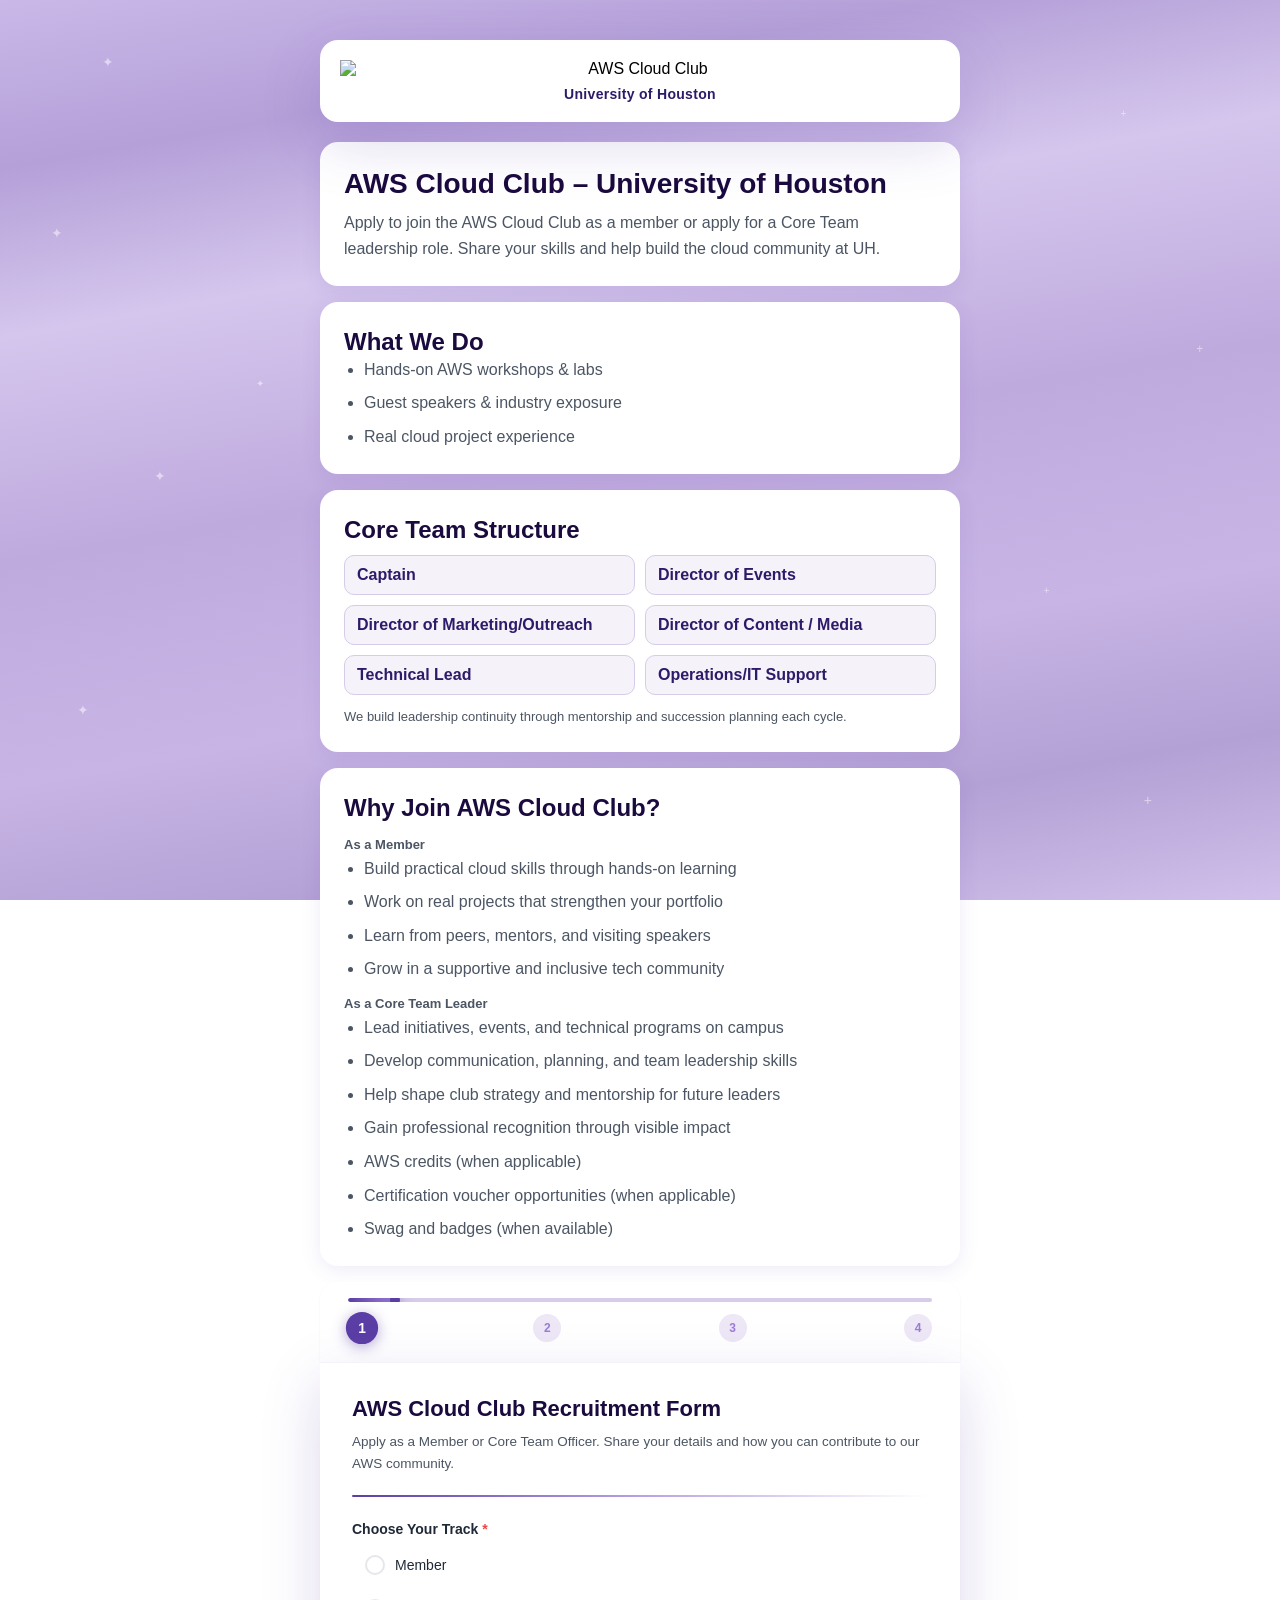
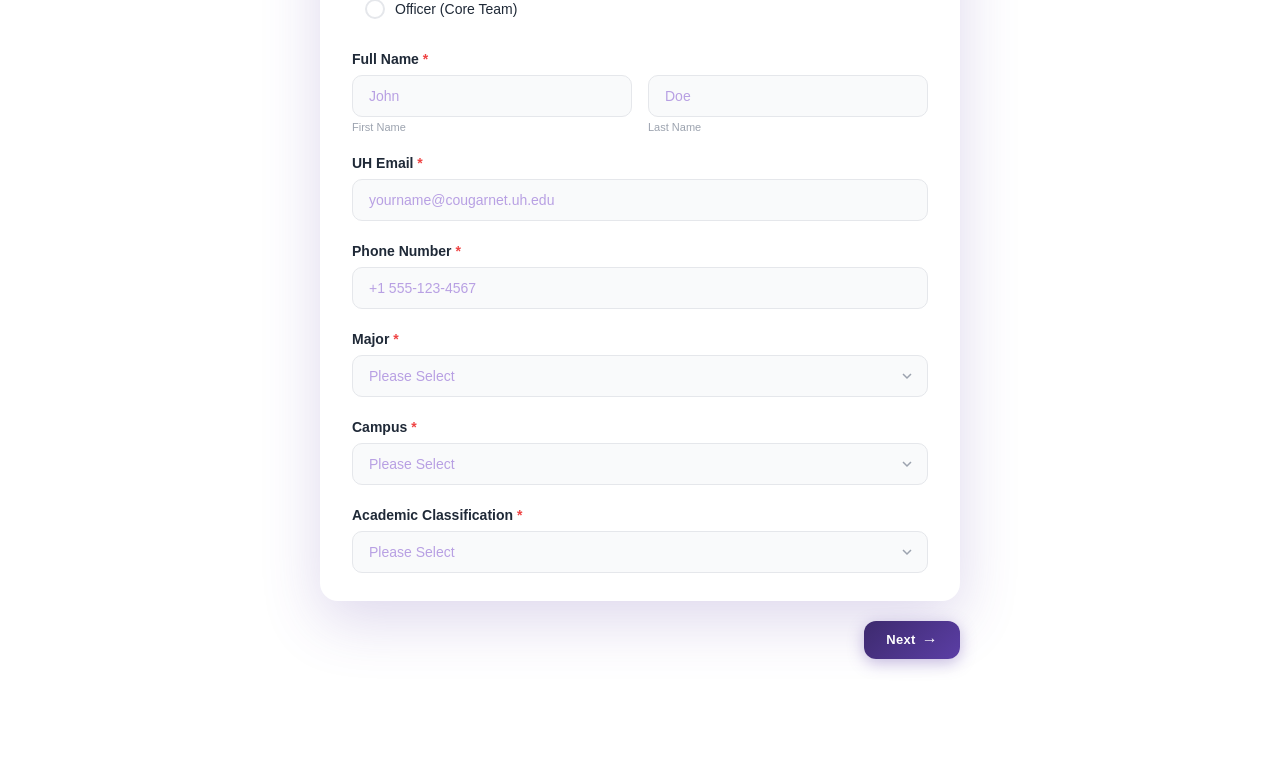
==== index.html @ 79916705 "Improve recruitment form question clarity and tone" ====
<!doctype html>
<html lang="en">

<head>
  <meta charset="UTF-8" />
  <meta name="viewport" content="width=device-width, initial-scale=1.0" />
  <meta http-equiv="Content-Security-Policy"
    content="default-src 'self'; script-src 'self'; style-src 'self' https://fonts.googleapis.com; font-src https://fonts.gstatic.com; img-src 'self' data:; connect-src 'self' https://script.google.com https://script.googleusercontent.com; base-uri 'self'; form-action 'self'; object-src 'none'; frame-ancestors 'none'; upgrade-insecure-requests" />
  <meta name="referrer" content="strict-origin-when-cross-origin" />
  <title>AWS Cloud Club - University of Houston Recruitment</title>
  <link rel="preconnect" href="https://fonts.googleapis.com" />
  <link rel="preconnect" href="https://fonts.gstatic.com" crossorigin />
  <link href="https://fonts.googleapis.com/css2?family=Inter:wght@400;500;600;700;800;900&display=swap"
    rel="stylesheet" />
  <link rel="stylesheet" href="styles.css" />
</head>

<body>
  <!-- Background clouds - far -->
  <div class="bg-layer bg-layer-far">
    <div class="cloud-realistic cr-1">
      <svg viewBox="0 0 480 150">
        <path
          d="M60 130c-22 0-40-12-44-28-18-4-30-18-26-36 2-14 14-25 28-27 8-22 30-38 55-38 18 0 34 9 44 22 10-7 24-11 38-9 22 4 38 22 40 44 14 4 24 16 24 30 0 18-14 33-32 35h-1c-4 6-11 9-18 9H60z"
          fill="white" />
      </svg>
    </div>
    <div class="cloud-realistic cr-2">
      <svg viewBox="0 0 480 150">
        <path
          d="M60 130c-22 0-40-12-44-28-18-4-30-18-26-36 2-14 14-25 28-27 8-22 30-38 55-38 18 0 34 9 44 22 10-7 24-11 38-9 22 4 38 22 40 44 14 4 24 16 24 30 0 18-14 33-32 35h-1c-4 6-11 9-18 9H60z"
          fill="white" />
      </svg>
    </div>
    <div class="cloud-realistic cr-3">
      <svg viewBox="0 0 480 150">
        <path
          d="M60 130c-22 0-40-12-44-28-18-4-30-18-26-36 2-14 14-25 28-27 8-22 30-38 55-38 18 0 34 9 44 22 10-7 24-11 38-9 22 4 38 22 40 44 14 4 24 16 24 30 0 18-14 33-32 35h-1c-4 6-11 9-18 9H60z"
          fill="white" />
      </svg>
    </div>
  </div>
  <!-- Background clouds - mid -->
  <div class="bg-layer bg-layer-mid">
    <div class="cloud-realistic cr-4">
      <svg viewBox="0 0 480 150">
        <path
          d="M60 130c-22 0-40-12-44-28-18-4-30-18-26-36 2-14 14-25 28-27 8-22 30-38 55-38 18 0 34 9 44 22 10-7 24-11 38-9 22 4 38 22 40 44 14 4 24 16 24 30 0 18-14 33-32 35h-1c-4 6-11 9-18 9H60z"
          fill="white" />
      </svg>
    </div>
    <div class="cloud-realistic cr-5">
      <svg viewBox="0 0 480 150">
        <path
          d="M60 130c-22 0-40-12-44-28-18-4-30-18-26-36 2-14 14-25 28-27 8-22 30-38 55-38 18 0 34 9 44 22 10-7 24-11 38-9 22 4 38 22 40 44 14 4 24 16 24 30 0 18-14 33-32 35h-1c-4 6-11 9-18 9H60z"
          fill="white" />
      </svg>
    </div>
    <div class="cloud-realistic cr-6">
      <svg viewBox="0 0 480 150">
        <path
          d="M60 130c-22 0-40-12-44-28-18-4-30-18-26-36 2-14 14-25 28-27 8-22 30-38 55-38 18 0 34 9 44 22 10-7 24-11 38-9 22 4 38 22 40 44 14 4 24 16 24 30 0 18-14 33-32 35h-1c-4 6-11 9-18 9H60z"
          fill="white" />
      </svg>
    </div>
  </div>
  <!-- Background clouds - near -->
  <div class="bg-layer bg-layer-near">
    <div class="cloud-realistic cr-7">
      <svg viewBox="0 0 480 150">
        <path
          d="M60 130c-22 0-40-12-44-28-18-4-30-18-26-36 2-14 14-25 28-27 8-22 30-38 55-38 18 0 34 9 44 22 10-7 24-11 38-9 22 4 38 22 40 44 14 4 24 16 24 30 0 18-14 33-32 35h-1c-4 6-11 9-18 9H60z"
          fill="white" />
      </svg>
    </div>
    <div class="cloud-realistic cr-8">
      <svg viewBox="0 0 480 150">
        <path
          d="M60 130c-22 0-40-12-44-28-18-4-30-18-26-36 2-14 14-25 28-27 8-22 30-38 55-38 18 0 34 9 44 22 10-7 24-11 38-9 22 4 38 22 40 44 14 4 24 16 24 30 0 18-14 33-32 35h-1c-4 6-11 9-18 9H60z"
          fill="white" />
      </svg>
    </div>
  </div>
  <!-- Sparkles -->
  <div class="sparkles">
    <div class="sparkle s1">✦</div>
    <div class="sparkle s2">+</div>
    <div class="sparkle s3">✦</div>
    <div class="sparkle s4">+</div>
    <div class="sparkle s5">✦</div>
    <div class="sparkle s6">+</div>
    <div class="sparkle s7">✦</div>
    <div class="sparkle s8">+</div>
    <div class="sparkle s9">✦</div>
    <div class="sparkle s10">+</div>
  </div>

  <!-- ========== MAIN CONTAINER ========== -->
  <div class="container">
    <!-- BANNER (top) -->
    <div class="banner">
      <div class="banner-content">
        <div class="logo-block">
          <img src="banner.png" alt="AWS Cloud Club" class="banner-logo" />
        </div>
        <p class="university-text">University of Houston</p>
      </div>
    </div>
    <!-- end .banner -->

    <section class="hero-section">
      <h1>AWS Cloud Club – University of Houston</h1>
      <p>
        Apply to join the AWS Cloud Club as a member or apply for a Core Team leadership role. Share your skills and
        help build the cloud community at UH.
      </p>
    </section>

    <section class="info-section">
      <h2>What We Do</h2>
      <ul>
        <li>Hands-on AWS workshops &amp; labs</li>
        <li>Guest speakers &amp; industry exposure</li>
        <li>Real cloud project experience</li>
      </ul>
    </section>

    <section class="info-section">
      <h2>Core Team Structure</h2>
      <div class="role-grid">
        <div class="role-card">Captain</div>
        <div class="role-card">Director of Events</div>
        <div class="role-card">Director of Marketing/Outreach</div>
        <div class="role-card">Director of Content / Media</div>
        <div class="role-card">Technical Lead</div>
        <div class="role-card">Operations/IT Support</div>
      </div>
      <p class="section-note">
        We build leadership continuity through mentorship and succession planning each cycle.
      </p>
    </section>

    <section class="info-section">
      <h2>Why Join AWS Cloud Club?</h2>
      <p class="section-note"><strong>As a Member</strong></p>
      <ul>
        <li>Build practical cloud skills through hands-on learning</li>
        <li>Work on real projects that strengthen your portfolio</li>
        <li>Learn from peers, mentors, and visiting speakers</li>
        <li>Grow in a supportive and inclusive tech community</li>
      </ul>
      <p class="section-note"><strong>As a Core Team Leader</strong></p>
      <ul>
        <li>Lead initiatives, events, and technical programs on campus</li>
        <li>Develop communication, planning, and team leadership skills</li>
        <li>Help shape club strategy and mentorship for future leaders</li>
        <li>Gain professional recognition through visible impact</li>
        <li>AWS credits (when applicable)</li>
        <li>Certification voucher opportunities (when applicable)</li>
        <li>Swag and badges (when available)</li>
      </ul>
    </section>

    <!-- STEP INDICATOR -->
    <div class="step-bar" id="applicationForm">
      <div class="step-track">
        <div class="step-fill" id="stepFill"></div>
      </div>
      <div class="step-labels">
        <span class="step-dot active" data-step="1">1</span>
        <span class="step-dot" data-step="2">2</span>
        <span class="step-dot" data-step="3">3</span>
        <span class="step-dot" data-step="4">4</span>
      </div>
    </div>

    <!-- PAGE 1: Personal Details -->
    <div class="form-page active" id="page1">
      <div class="form-card fade-up">
        <div class="card-header">
          <h2>AWS Cloud Club Recruitment Form</h2>
          <p>
            Apply as a Member or Core Team Officer. Share your details and how
            you can contribute to our AWS community.
          </p>
        </div>
        <div class="card-divider"></div>
        <div class="card-body">
          <div class="field">
            <label>Choose Your Track <span class="req">*</span></label>
            <div class="radio-group" id="trackGroup">
              <label class="radio-item"><input type="radio" name="track" value="Member" /><span
                  class="radio-dot"></span>
                Member</label>
              <label class="radio-item"><input type="radio" name="track" value="Officer" /><span
                  class="radio-dot"></span>
                Officer (Core Team)</label>
            </div>
          </div>
          <div class="field">
            <label>Full Name <span class="req">*</span></label>
            <div class="name-row">
              <div class="name-col">
                <input type="text" id="firstName" placeholder="John" autocomplete="given-name" /><span
                  class="hint">First Name</span>
              </div>
              <div class="name-col">
                <input type="text" id="lastName" placeholder="Doe" autocomplete="family-name" /><span class="hint">Last
                  Name</span>
              </div>
            </div>
          </div>
          <div class="field">
            <label for="email">UH Email <span class="req">*</span></label>
            <input type="email" id="email" placeholder="yourname@cougarnet.uh.edu" autocomplete="email" required />
          </div>
          <div class="field">
            <label for="phone">Phone Number <span class="req">*</span></label>
            <input type="tel" id="phone" placeholder="+1 555-123-4567" autocomplete="off" />
          </div>
          <div class="field hidden" aria-hidden="true">
            <input type="text" id="website" name="website" autocomplete="off" tabindex="-1" />
          </div>
          <div class="field">
            <label for="major">Major <span class="req">*</span></label>
            <select id="major">
              <option value="" disabled selected>Please Select</option>
              <option value="Computer Information Systems (CIS)">
                Computer Information Systems (CIS)
              </option>
              <option value="Computer Science (CS)">
                Computer Science (CS)
              </option>
              <option value="Management Information Systems (MIS)">
                Management Information Systems (MIS)
              </option>
              <option value="Computer Engineering Technology">
                Computer Engineering Technology
              </option>
              <option value="Mechanical Engineering Technology">
                Mechanical Engineering Technology
              </option>
              <option value="Technology Leadership &amp; Innovation Management (TLIM)">
                Technology Leadership &amp; Innovation Management (TLIM)
              </option>
              <option value="Other">Other (please specify)</option>
            </select>
          </div>
          <div class="field hidden">
            <label for="otherMajor">Other Major <span class="req">*</span></label>
            <input type="text" id="otherMajor" placeholder="Please specify your major" />
          </div>
          <div class="field">
            <label for="campus">Campus <span class="req">*</span></label>
            <select id="campus">
              <option value="" disabled selected>Please Select</option>
              <option value="Main Campus">Main Campus</option>
              <option value="Sugar Land Campus">Sugar Land Campus</option>
            </select>
          </div>
          <div class="field">
            <label for="year">Academic Classification <span class="req">*</span></label>
            <select id="year">
              <option value="" disabled selected>Please Select</option>
              <option value="Freshman">Freshman</option>
              <option value="Sophomore">Sophomore</option>
              <option value="Junior">Junior</option>
              <option value="Senior">Senior</option>
              <option value="Graduate (Master's)">Graduate (Master's)</option>
              <option value="Doctoral (PhD)">Doctoral (PhD)</option>
              <option value="Other">Other</option>
            </select>
          </div>
        </div>
      </div>
      <div class="nav-bar">
        <div></div>
        <button class="btn btn-primary" id="btnNext1" type="button">
          Next <span class="btn-arrow">→</span>
        </button>
      </div>
    </div>
    <!-- end page1 -->

    <!-- PAGE 2: Essay Questions -->
    <div class="form-page" id="page2">
      <div class="form-card fade-up">
        <div class="card-header">
          <div class="warning-badge">⚠ Important Notice</div>
          <h2>Please Answer in Your Own Words</h2>
          <p>
            Please complete these 3 sections without using AI-generated responses.
            Applications with AI-generated content may be disqualified.
          </p>
        </div>
        <div class="card-divider"></div>
        <div class="card-body">
          <div class="field">
            <label for="whyJoin">Why do you want to join AWS Cloud Club?
              <span class="req">*</span></label>
            <textarea id="whyJoin" rows="5" placeholder="Share why you want to join AWS Cloud Club"></textarea>
          </div>
          <div class="field">
            <label for="improvements">What improvements can you bring to the club if you join?
              <span class="req">*</span></label>
            <textarea id="improvements" rows="5"
              placeholder="Describe the improvements you would bring to the club"></textarea>
          </div>
          <div class="field">
            <label for="expectations">What do you expect from this club?
              <span class="req">*</span></label>
            <textarea id="expectations" rows="5"
              placeholder="Describe what you hope to gain from joining the club"></textarea>
          </div>
        </div>
      </div>
      <div class="nav-bar">
        <button class="btn btn-secondary" id="btnBack2" type="button">
          <span class="btn-arrow">←</span> Back
        </button>
        <button class="btn btn-primary" id="btnNext2" type="button">
          Next <span class="btn-arrow">→</span>
        </button>
      </div>
    </div>
    <!-- end page2 -->

    <!-- PAGE 3: Skills -->
    <div class="form-page" id="page3">
      <div class="form-card fade-up">
        <div class="card-header">
          <h2>Your Skills & Expertise</h2>
          <p>Let us know what you bring to the table.</p>
        </div>
        <div class="card-divider"></div>
        <div class="card-body">
          <div class="field">
            <label>What skills do you have? (Select all that apply)
              <span class="req">*</span></label>
            <div class="checkbox-grid" id="skillsGroup">
              <label class="check-item"><input type="checkbox" name="skills" value="DevOps" /><span
                  class="check-box"></span>
                DevOps</label>
              <label class="check-item"><input type="checkbox" name="skills" value="Event Management" /><span
                  class="check-box"></span> Event Management</label>
              <label class="check-item"><input type="checkbox" name="skills" value="Graphic Designing" /><span
                  class="check-box"></span> Graphic Designing</label>
              <label class="check-item"><input type="checkbox" name="skills" value="Leadership" /><span
                  class="check-box"></span> Leadership</label>
              <label class="check-item"><input type="checkbox" name="skills" value="Machine Learning/AI" /><span
                  class="check-box"></span> Machine Learning/AI</label>
              <label class="check-item"><input type="checkbox" name="skills" value="Public Speaking" /><span
                  class="check-box"></span> Public Speaking</label>
              <label class="check-item"><input type="checkbox" name="skills" value="Cloud Computing" /><span
                  class="check-box"></span> Cloud Computing</label>
              <label class="check-item"><input type="checkbox" name="skills" value="Social Media Management" /><span
                  class="check-box"></span> Social Media
                Management</label>
              <label class="check-item"><input type="checkbox" name="skills" value="Others" /><span
                  class="check-box"></span>
                Others</label>
            </div>
          </div>
          <div class="field">
            <label for="otherSkill">If you selected "Others," please specify</label>
            <input type="text" id="otherSkill" placeholder="Enter your skill" />
          </div>
          <div class="field">
            <label for="proofLink">Portfolio or project link (optional)</label>
            <input type="text" id="proofLink" placeholder="Add a LinkedIn, GitHub, or project link" />
            <p class="bonus-note">
              Bonus: If you have organized events or built projects related to your
              selected skills, include links here.
              (LinkedIn, GitHub, or other links are accepted.)
            </p>
          </div>
          <div class="officer-fields hidden" id="officerFields">
            <div class="field">
              <label for="rolePreference">Role Preference <span class="req">*</span></label>
              <select id="rolePreference">
                <option value="" disabled selected>Please Select</option>
                <option value="Captain">Captain</option>
                <option value="Director of Events">Director of Events</option>
                <option value="Director of Marketing/Outreach">
                  Director of Marketing/Outreach
                </option>
                <option value="Director of Content / Media">
                  Director of Content / Media
                </option>
                <option value="Technical Lead">Technical Lead</option>
                <option value="Operations/IT Support">
                  Operations/IT Support
                </option>
                <option value="Other">Other</option>
              </select>
            </div>
            <div class="field">
              <label for="leadershipExperience">Leadership or organizational experience
                <span class="req">*</span></label>
              <textarea id="leadershipExperience" rows="4"
                placeholder="Share relevant leadership or organization experience"></textarea>
            </div>
            <div class="field">
              <label for="technicalExperience">Technical experience <span class="req">*</span></label>
              <textarea id="technicalExperience" rows="4" placeholder="Describe your technical experience"></textarea>
            </div>
            <div class="field">
              <label for="initiativeLead">Describe one initiative you would lead this semester
                <span class="req">*</span></label>
              <textarea id="initiativeLead" rows="4" placeholder="Describe one initiative you would lead"></textarea>
            </div>
            <div class="field ack-field">
              <label class="check-item ack-check">
                <input type="checkbox" id="weeklyCommitment" />
                <span class="check-box"></span>
                <span>I can commit weekly time to support club responsibilities.
                  <span class="req">*</span></span>
              </label>
            </div>
            <div class="field ack-field">
              <label class="check-item ack-check">
                <input type="checkbox" id="conductAgreement" />
                <span class="check-box"></span>
                <span>I agree to follow the club Code of Conduct.
                  <span class="req">*</span></span>
              </label>
            </div>
          </div>
        </div>
      </div>
      <div class="nav-bar">
        <button class="btn btn-secondary" id="btnBack3" type="button">
          <span class="btn-arrow">←</span> Back
        </button>
        <button class="btn btn-primary" id="btnNext3" type="button">
          Next <span class="btn-arrow">→</span>
        </button>
      </div>
    </div>
    <!-- end page3 -->

    <!-- PAGE 4: Workshop & Submit -->
    <div class="form-page" id="page4">
      <div class="form-card fade-up">
        <div class="card-header">
          <h2>Almost There!</h2>
          <p>Just a couple more things before you submit.</p>
        </div>
        <div class="card-divider"></div>
        <div class="card-body">
          <div class="field">
            <label>Can you attend two AWS Cloud Club workshops per month during the semester? <span
                class="req">*</span></label>
            <div class="radio-group" id="workshopGroup">
              <label class="radio-item"><input type="radio" name="workshop" value="Yes" /><span
                  class="radio-dot"></span>
                Yes</label>
              <label class="radio-item"><input type="radio" name="workshop" value="No" /><span class="radio-dot"></span>
                No</label>
            </div>
          </div>
          <div class="field ack-field">
            <label class="check-item ack-check">
              <input type="checkbox" id="acknowledge" />
              <span class="check-box"></span>
              <span>By submitting this form, you acknowledge that members may be
                removed for violations of the club Code of Conduct and policies.
                <span class="req">*</span></span>
            </label>
          </div>
        </div>
      </div>
      <div class="nav-bar">
        <button class="btn btn-secondary" id="btnBack4" type="button">
          <span class="btn-arrow">←</span> Back
        </button>
        <button class="btn btn-submit" id="btnSubmit" type="button">
          Submit Application
        </button>
      </div>
    </div>
    <!-- end page4 -->

    <!-- SUCCESS PAGE -->
    <div class="form-page" id="successPage">
      <div class="form-card fade-up success-card">
        <div class="success-anim">
          <div class="success-circle">
            <svg viewBox="0 0 52 52">
              <circle cx="26" cy="26" r="25" fill="none" stroke="#5b3ea5" stroke-width="2" />
              <path fill="none" stroke="#5b3ea5" stroke-width="3" stroke-linecap="round" stroke-linejoin="round"
                d="M14 27l7 7 16-16" />
            </svg>
          </div>
        </div>
        <h2>Application Submitted!</h2>
        <p>
          Thank you for applying to AWS Cloud Club – University of Houston.
          We have received your submission and will follow up with next steps.
        </p>
        <a href="#" target="_blank" rel="noopener noreferrer" class="discord-link" id="successDiscordLink">
          <svg viewBox="0 0 24 24" aria-hidden="true" focusable="false">
            <path fill="currentColor"
              d="M20.32 4.37A19.8 19.8 0 0 0 16.2 3c-.18.33-.39.77-.53 1.12a18.1 18.1 0 0 0-5.34 0A12.3 12.3 0 0 0 9.8 3a19.7 19.7 0 0 0-4.13 1.37C3.06 8.29 2.35 12.1 2.7 15.86A19.9 19.9 0 0 0 8 18.52c.43-.6.82-1.25 1.15-1.94-.63-.24-1.23-.54-1.79-.9.15-.11.3-.23.44-.35 3.45 1.62 7.2 1.62 10.6 0 .15.12.29.24.44.35-.56.36-1.16.66-1.8.9.34.69.72 1.34 1.16 1.94a19.8 19.8 0 0 0 5.3-2.66c.4-4.37-.69-8.15-2.88-11.49ZM9.62 13.57c-1.03 0-1.87-.95-1.87-2.12 0-1.16.82-2.11 1.87-2.11 1.04 0 1.88.95 1.87 2.11 0 1.17-.83 2.12-1.87 2.12Zm4.76 0c-1.04 0-1.87-.95-1.87-2.12 0-1.16.82-2.11 1.87-2.11s1.88.95 1.87 2.11c0 1.17-.83 2.12-1.87 2.12Z" />
          </svg>
          Join our Official Discord
        </a>
        <p class="discord-hint">
          Stay updated on results and future announcements.
        </p>
      </div>
    </div>
    <!-- end successPage -->
    <footer class="site-footer">
      <p>
        AWS Cloud Club at the University of Houston is a student-led organization and is not affiliated with or
        endorsed by Amazon Web Services.
      </p>
    </footer>
  </div>
  <!-- end .container -->
  <script src="script.js"></script>
</body>

</html>
---- styles.css ----
/* ===== RESET & BASE ===== */
*,
*::before,
*::after {
  margin: 0;
  padding: 0;
  box-sizing: border-box;
}

:root {
  --purple-900: #1a0a3e;
  --purple-800: #2d1b69;
  --purple-700: #3d2a6e;
  --purple-600: #5b3ea5;
  --purple-500: #7c5cbf;
  --purple-400: #9b7dd4;
  --purple-300: #b8a0e3;
  --purple-200: #d6cce8;
  --purple-100: #ede7f6;
  --purple-50: #f5f2fa;
  --white: #ffffff;
  --gray-50: #f9fafb;
  --gray-200: #e5e7eb;
  --gray-400: #9ca3af;
  --gray-600: #4b5563;
  --gray-800: #1f2937;
  --red: #ef4444;
  --radius: 18px;
  --shadow-sm: 0 1px 3px rgba(0, 0, 0, 0.05);
  --shadow-md: 0 4px 20px rgba(91, 62, 165, 0.1);
  --shadow-lg: 0 8px 40px rgba(91, 62, 165, 0.15);
  --shadow-xl: 0 20px 60px rgba(91, 62, 165, 0.2);
  --transition: 0.3s cubic-bezier(0.4, 0, 0.2, 1);
}

html {
  scroll-behavior: smooth;
}

body {
  font-family:
    "Inter",
    -apple-system,
    BlinkMacSystemFont,
    "Segoe UI",
    sans-serif;
  background: linear-gradient(170deg,
      #c9b8e8 0%,
      #b5a0d8 15%,
      #d4c6ed 30%,
      #bfaade 50%,
      #c8b5e5 70%,
      #b3a0d5 85%,
      #d0c0ea 100%);
  background-attachment: fixed;
  min-height: 100vh;
  display: flex;
  justify-content: center;
  align-items: flex-start;
  padding: 40px 16px;
  position: relative;
  overflow-x: hidden;
}

/* ===== BACKGROUND CLOUDS (fixed: no black, all white-tinted) ===== */
.bg-layer {
  position: fixed;
  inset: 0;
  pointer-events: none;
  overflow: hidden;
  z-index: 0;
}

.cloud-realistic svg {
  display: block;
  width: 100%;
  height: auto;
}

.cloud-realistic {
  position: absolute;
  animation: driftCloud linear infinite;
}

/* Far — large, slow, very subtle */
.cr-1 {
  width: 320px;
  top: 4%;
  left: -320px;
  animation-duration: 80s;
  opacity: 0.35;
  filter: blur(3px);
}

.cr-2 {
  width: 400px;
  top: 30%;
  left: -400px;
  animation-duration: 100s;
  animation-delay: 20s;
  opacity: 0.25;
  filter: blur(4px);
}

.cr-3 {
  width: 350px;
  top: 65%;
  left: -350px;
  animation-duration: 90s;
  animation-delay: 40s;
  opacity: 0.3;
  filter: blur(3.5px);
}

/* Mid — medium */
.cr-4 {
  width: 220px;
  top: 10%;
  left: -220px;
  animation-duration: 55s;
  animation-delay: 5s;
  opacity: 0.45;
  filter: blur(2px);
}

.cr-5 {
  width: 260px;
  top: 45%;
  left: -260px;
  animation-duration: 65s;
  animation-delay: 15s;
  opacity: 0.4;
  filter: blur(2.5px);
}

.cr-6 {
  width: 200px;
  top: 78%;
  left: -200px;
  animation-duration: 58s;
  animation-delay: 30s;
  opacity: 0.45;
  filter: blur(2px);
}

/* Near — smaller, faster, more visible */
.cr-7 {
  width: 160px;
  top: 18%;
  left: -160px;
  animation-duration: 35s;
  animation-delay: 2s;
  opacity: 0.55;
  filter: blur(1px);
}

.cr-8 {
  width: 140px;
  top: 55%;
  left: -140px;
  animation-duration: 40s;
  animation-delay: 12s;
  opacity: 0.5;
  filter: blur(1.5px);
}

@keyframes driftCloud {
  0% {
    transform: translateX(0) translateY(0);
  }

  25% {
    transform: translateX(calc(25vw + 50px)) translateY(-10px);
  }

  50% {
    transform: translateX(calc(50vw + 100px)) translateY(5px);
  }

  75% {
    transform: translateX(calc(75vw + 150px)) translateY(-7px);
  }

  100% {
    transform: translateX(calc(100vw + 400px)) translateY(0);
  }
}

/* ===== SPARKLES ===== */
.sparkles {
  position: fixed;
  inset: 0;
  pointer-events: none;
  z-index: 0;
}

.sparkle {
  position: absolute;
  color: rgba(255, 255, 255, 0.5);
  font-size: 14px;
  animation: twinkle ease-in-out infinite;
}

.s1 {
  top: 6%;
  left: 8%;
  animation-duration: 4s;
}

.s2 {
  top: 12%;
  right: 12%;
  animation-duration: 3.5s;
  animation-delay: 0.5s;
  font-size: 10px;
}

.s3 {
  top: 25%;
  left: 4%;
  animation-duration: 4.5s;
  animation-delay: 1s;
}

.s4 {
  top: 38%;
  right: 6%;
  animation-duration: 3s;
  animation-delay: 1.5s;
  font-size: 12px;
}

.s5 {
  top: 52%;
  left: 12%;
  animation-duration: 5s;
  animation-delay: 2s;
}

.s6 {
  top: 65%;
  right: 18%;
  animation-duration: 3.8s;
  animation-delay: 0.3s;
  font-size: 10px;
}

.s7 {
  top: 78%;
  left: 6%;
  animation-duration: 4.2s;
  animation-delay: 1.8s;
}

.s8 {
  top: 88%;
  right: 10%;
  animation-duration: 3.2s;
  animation-delay: 0.8s;
}

.s9 {
  top: 42%;
  left: 20%;
  animation-duration: 4.8s;
  animation-delay: 2.5s;
  font-size: 10px;
}

.s10 {
  top: 72%;
  right: 25%;
  animation-duration: 3.6s;
  animation-delay: 1.2s;
}

@keyframes twinkle {

  0%,
  100% {
    opacity: 0.15;
    transform: scale(0.7) rotate(0deg);
  }

  50% {
    opacity: 0.9;
    transform: scale(1.2) rotate(180deg);
  }
}

/* ===== CONTAINER ===== */
.container {
  width: 100%;
  max-width: 640px;
  margin: 0 auto;
  position: relative;
  z-index: 1;
}

/* ===== BANNER ===== */
.banner {
  background: var(--white);
  border-radius: var(--radius);
  overflow: hidden;
  position: relative;
  box-shadow: var(--shadow-xl);
  margin-bottom: 20px;
}

.banner-decoration {
  position: absolute;
  inset: 0;
  background: linear-gradient(180deg,
      var(--purple-100) 0%,
      var(--purple-50) 50%,
      var(--white) 100%);
  overflow: hidden;
}

.banner-cloud {
  position: absolute;
  animation: gentleFloat 6s ease-in-out infinite;
}

.bc-1 {
  width: 140px;
  top: -30px;
  left: -10px;
}

.bc-2 {
  width: 100px;
  top: -25px;
  right: 0;
  animation-delay: 2s;
}

.bc-3 {
  width: 80px;
  top: -20px;
  left: 40%;
  animation-delay: 4s;
}

@keyframes gentleFloat {

  0%,
  100% {
    transform: translateY(0);
  }

  50% {
    transform: translateY(-8px);
  }
}

.banner-sparkle {
  position: absolute;
  color: var(--purple-400);
  font-size: 14px;
  animation: twinkle 3.5s ease-in-out infinite;
}

.bs-1 {
  top: 12px;
  left: 60px;
  font-size: 12px;
  animation-delay: 0.2s;
}

.bs-2 {
  top: 30px;
  left: 30px;
  font-size: 9px;
  animation-delay: 1s;
}

.bs-3 {
  top: 8px;
  left: 45%;
  font-size: 9px;
  animation-delay: 0.6s;
}

.bs-4 {
  top: 20px;
  right: 90px;
  font-size: 9px;
  animation-delay: 1.4s;
}

.bs-5 {
  top: 8px;
  right: 50px;
  font-size: 12px;
  animation-delay: 0.8s;
}

.bs-6 {
  bottom: 60px;
  right: 20px;
  font-size: 10px;
  animation-delay: 2s;
}

.banner-content {
  position: relative;
  z-index: 1;
  text-align: center;
  padding: 20px 16px;
}

.logo-block {
  margin: 0;
}

.banner-logo {
  width: 600px;
  max-width: 100%;
  height: auto;
  display: block;
  margin: 0 auto;
  object-fit: contain;
}

.university-text {
  margin-top: 8px;
  font-size: 14px;
  font-weight: 700;
  color: var(--purple-800);
  letter-spacing: 0.3px;
}

.hero-section,
.info-section {
  background: var(--white);
  border-radius: var(--radius);
  box-shadow: var(--shadow-md);
  padding: 24px;
  margin-bottom: 16px;
}

.hero-section h1,
.info-section h2 {
  color: var(--purple-900);
  line-height: 1.3;
}

.hero-section h1 {
  font-size: 28px;
  margin-bottom: 8px;
}

.hero-section p,
.info-section p,
.info-section li {
  color: var(--gray-600);
  line-height: 1.6;
}

.hero-cta-row {
  margin-top: 16px;
  display: flex;
  gap: 12px;
  flex-wrap: wrap;
}

.info-section ul {
  padding-left: 20px;
  display: grid;
  gap: 8px;
}

.role-grid {
  display: grid;
  grid-template-columns: repeat(auto-fit, minmax(220px, 1fr));
  gap: 10px;
  margin-top: 10px;
}

.role-card {
  border: 1px solid var(--purple-200);
  background: var(--purple-50);
  border-radius: 10px;
  padding: 10px 12px;
  font-weight: 600;
  color: var(--purple-800);
}

.section-note {
  margin-top: 12px;
  font-size: 13px;
}

.officer-fields {
  margin-top: 20px;
  padding-top: 16px;
  border-top: 1px solid var(--gray-200);
}

.site-footer {
  margin: 14px auto 6px;
  padding: 8px 12px;
  width: 100%;
}

.site-footer p {
  font-size: 11px;
  line-height: 1.5;
  color: rgba(255, 255, 255, 0.9);
  text-align: center;
}

.hidden {
  display: none !important;
}

/* ===== STEP INDICATOR ===== */
.step-bar {
  background: var(--white);
  padding: 16px 28px 20px;
  position: relative;
  box-shadow: var(--shadow-sm);
  border-radius: var(--radius) var(--radius) 0 0;
}

.step-track {
  height: 4px;
  background: var(--purple-200);
  border-radius: 4px;
  overflow: hidden;
  margin-bottom: 12px;
}

.step-fill {
  height: 100%;
  background: linear-gradient(90deg, var(--purple-600), var(--purple-400));
  border-radius: 4px;
  transition: width 0.5s cubic-bezier(0.4, 0, 0.2, 1);
  width: 8%;
  position: relative;
}

.step-fill::after {
  content: "";
  position: absolute;
  right: -5px;
  top: -3px;
  width: 10px;
  height: 10px;
  background: var(--purple-600);
  border-radius: 50%;
  box-shadow: 0 0 12px rgba(91, 62, 165, 0.6);
}

.step-labels {
  display: flex;
  justify-content: space-between;
}

.step-dot {
  width: 28px;
  height: 28px;
  border-radius: 50%;
  display: flex;
  align-items: center;
  justify-content: center;
  font-size: 12px;
  font-weight: 700;
  background: var(--purple-100);
  color: var(--purple-400);
  transition: all var(--transition);
}

.step-dot.active {
  background: var(--purple-600);
  color: var(--white);
  box-shadow: 0 2px 12px rgba(91, 62, 165, 0.45);
  transform: scale(1.15);
}

.step-dot.done {
  background: var(--purple-300);
  color: var(--white);
}

/* ===== FORM PAGES ===== */
.form-page {
  display: none;
}

.form-page.active {
  display: block;
}

.fade-up {
  animation: fadeUp 0.5s cubic-bezier(0.4, 0, 0.2, 1) both;
}

@keyframes fadeUp {
  from {
    opacity: 0;
    transform: translateY(20px);
  }

  to {
    opacity: 1;
    transform: translateY(0);
  }
}

/* ===== FORM CARD ===== */
.form-card {
  background: var(--white);
  border-radius: 0 0 var(--radius) var(--radius);
  padding: 32px 32px 28px;
  box-shadow: var(--shadow-xl);
  margin-top: 0;
  border-top: 1px solid rgba(91, 62, 165, 0.06);
  backdrop-filter: blur(10px);
}

.card-header {
  text-align: left;
  margin-bottom: 4px;
}

.card-header h2 {
  font-size: 22px;
  font-weight: 800;
  color: var(--purple-900);
  line-height: 1.3;
  margin-bottom: 8px;
}

.card-header p {
  font-size: 13.5px;
  color: var(--gray-600);
  line-height: 1.6;
}

.warning-badge {
  display: inline-block;
  background: linear-gradient(135deg, #fef3c7, #fde68a);
  color: #92400e;
  font-size: 12px;
  font-weight: 700;
  padding: 5px 16px;
  border-radius: 20px;
  margin-bottom: 12px;
}

.card-divider {
  height: 2px;
  background: linear-gradient(90deg,
      var(--purple-600),
      var(--purple-300),
      transparent);
  margin: 20px 0 24px;
  border-radius: 2px;
}

/* ===== FORM FIELDS ===== */
.field {
  margin-bottom: 22px;
}

.field:last-child {
  margin-bottom: 0;
}

.field>label {
  display: block;
  font-size: 14px;
  font-weight: 600;
  color: var(--gray-800);
  margin-bottom: 8px;
}

.req {
  color: var(--red);
  font-weight: 700;
}

.name-row {
  display: flex;
  gap: 16px;
}

.name-col {
  flex: 1;
}

.hint {
  display: block;
  font-size: 11px;
  color: var(--gray-400);
  margin-top: 4px;
  font-weight: 500;
}

input[type="text"],
input[type="email"],
input[type="tel"],
select,
textarea {
  width: 100%;
  padding: 12px 16px;
  border: 1.5px solid var(--gray-200);
  border-radius: 10px;
  font-size: 14px;
  font-family: inherit;
  color: var(--gray-800);
  background: var(--gray-50);
  outline: none;
  transition: all var(--transition);
}

input:focus,
select:focus,
textarea:focus {
  border-color: var(--purple-500);
  background: var(--white);
  box-shadow: 0 0 0 4px rgba(91, 62, 165, 0.08);
}

input::placeholder,
textarea::placeholder {
  color: var(--purple-300);
  font-weight: 400;
}

select {
  appearance: none;
  background-image: url("data:image/svg+xml,%3Csvg xmlns='http://www.w3.org/2000/svg' width='12' height='12' viewBox='0 0 12 12'%3E%3Cpath d='M2 4l4 4 4-4' stroke='%239ca3af' stroke-width='1.5' fill='none'/%3E%3C/svg%3E");
  background-repeat: no-repeat;
  background-position: right 14px center;
  padding-right: 36px;
  color: var(--purple-300);
}

select:has(option:checked:not([disabled])) {
  color: var(--gray-800);
}

textarea {
  resize: vertical;
  min-height: 110px;
}

/* ===== CHECKBOX & RADIO ===== */
.checkbox-grid {
  display: flex;
  flex-direction: column;
  gap: 4px;
}

.check-item {
  display: flex;
  align-items: center;
  gap: 10px;
  font-size: 14px;
  color: var(--gray-800);
  cursor: pointer;
  padding: 9px 12px;
  border-radius: 10px;
  transition: all var(--transition);
  line-height: 1.4;
  border: 1.5px solid transparent;
}

.check-item:hover {
  background: var(--purple-50);
  border-color: var(--purple-200);
}

.check-item input[type="checkbox"] {
  display: none;
}

.check-box {
  width: 20px;
  height: 20px;
  border: 2px solid var(--gray-200);
  border-radius: 5px;
  flex-shrink: 0;
  display: flex;
  align-items: center;
  justify-content: center;
  transition: all var(--transition);
}

.check-item input:checked+.check-box {
  background: var(--purple-600);
  border-color: var(--purple-600);
  box-shadow: 0 2px 8px rgba(91, 62, 165, 0.3);
}

.check-item input:checked+.check-box::after {
  content: "✓";
  color: var(--white);
  font-size: 12px;
  font-weight: 700;
}

.radio-group {
  display: flex;
  flex-direction: column;
  gap: 4px;
}

.radio-item {
  display: flex;
  align-items: center;
  gap: 10px;
  font-size: 14px;
  color: var(--gray-800);
  cursor: pointer;
  padding: 9px 12px;
  border-radius: 10px;
  transition: all var(--transition);
  border: 1.5px solid transparent;
}

.radio-item:hover {
  background: var(--purple-50);
  border-color: var(--purple-200);
}

.radio-item input[type="radio"] {
  display: none;
}

.radio-dot {
  width: 20px;
  height: 20px;
  border: 2px solid var(--gray-200);
  border-radius: 50%;
  flex-shrink: 0;
  display: flex;
  align-items: center;
  justify-content: center;
  transition: all var(--transition);
}

.radio-item input:checked+.radio-dot {
  border-color: var(--purple-600);
  box-shadow: 0 2px 8px rgba(91, 62, 165, 0.3);
}

.radio-item input:checked+.radio-dot::after {
  content: "";
  width: 10px;
  height: 10px;
  background: var(--purple-600);
  border-radius: 50%;
}

.ack-field {
  margin-top: 16px;
  padding-top: 16px;
  border-top: 1px solid var(--gray-200);
}

.ack-check {
  align-items: flex-start;
}

.ack-check span:last-child {
  font-size: 13px;
  line-height: 1.6;
  color: var(--gray-600);
}

.bonus-note {
  font-size: 12px;
  color: var(--purple-500);
  font-weight: 600;
  margin-top: 10px;
  line-height: 1.6;
  padding: 10px 14px;
  background: var(--purple-50);
  border-radius: 8px;
  border-left: 3px solid var(--purple-400);
}

/* ===== NAVIGATION BAR ===== */
.nav-bar {
  display: flex;
  justify-content: space-between;
  align-items: center;
  margin-top: 20px;
}

.btn {
  padding: 12px 28px;
  border: none;
  border-radius: 12px;
  font-size: 14px;
  font-weight: 700;
  font-family: inherit;
  cursor: pointer;
  transition: all var(--transition);
  display: inline-flex;
  align-items: center;
  gap: 6px;
  letter-spacing: 0.3px;
  position: relative;
  overflow: hidden;
}

.btn::after {
  content: "";
  position: absolute;
  inset: 0;
  background: linear-gradient(135deg, rgba(255, 255, 255, 0.2), transparent);
  opacity: 0;
  transition: opacity var(--transition);
}

.btn:hover::after {
  opacity: 1;
}

.btn-arrow {
  font-size: 16px;
  transition: transform var(--transition);
}

.btn-primary {
  background: linear-gradient(135deg, var(--purple-700), var(--purple-600));
  color: var(--white);
  box-shadow: 0 4px 16px rgba(91, 62, 165, 0.35);
}

.btn-primary:hover {
  box-shadow: 0 8px 30px rgba(91, 62, 165, 0.5);
  transform: translateY(-2px);
}

.btn-primary:hover .btn-arrow {
  transform: translateX(3px);
}

.btn-secondary {
  background: rgba(255, 255, 255, 0.9);
  color: var(--purple-700);
  border: 2px solid var(--purple-200);
  box-shadow: var(--shadow-sm);
  backdrop-filter: blur(10px);
}

.btn-secondary:hover {
  background: var(--white);
  border-color: var(--purple-400);
  transform: translateY(-2px);
  box-shadow: var(--shadow-md);
}

.btn-secondary:hover .btn-arrow {
  transform: translateX(-3px);
}

.btn-submit {
  background: linear-gradient(135deg, var(--purple-700), var(--purple-500));
  color: var(--white);
  box-shadow: 0 4px 16px rgba(91, 62, 165, 0.35);
  padding: 14px 40px;
  font-size: 15px;
}

.btn-submit:hover {
  box-shadow: 0 8px 30px rgba(91, 62, 165, 0.5);
  transform: translateY(-2px);
}

/* ===== VALIDATION ===== */
input.error,
select.error,
textarea.error {
  border-color: var(--red);
  background: #fef2f2;
}

input.error:focus,
select.error:focus,
textarea.error:focus {
  box-shadow: 0 0 0 4px rgba(239, 68, 68, 0.08);
}

.error-msg {
  color: var(--red);
  font-size: 12px;
  font-weight: 500;
  margin-top: 4px;
  display: flex;
  align-items: center;
  gap: 4px;
}

.error-msg::before {
  content: "⚠";
  font-size: 11px;
}

.page-error-summary {
  border: 1px solid var(--red);
  background: #fef2f2;
  color: var(--red);
  border-radius: 12px;
  padding: 10px 12px;
  margin-bottom: 14px;
  font-size: 13px;
  font-weight: 600;
}

.page-error-summary::before {
  content: "⚠ ";
}

/* ===== SUCCESS PAGE ===== */
.success-card {
  text-align: center;
  padding: 60px 32px;
  border-radius: var(--radius);
  margin-top: 0;
  position: relative;
  overflow: hidden;
}

.success-card::before {
  content: "";
  position: absolute;
  inset: 0;
  background: radial-gradient(circle at 50% 30%,
      rgba(91, 62, 165, 0.06) 0%,
      transparent 70%);
  pointer-events: none;
}

.success-anim {
  margin-bottom: 28px;
  position: relative;
  z-index: 1;
}

.success-circle {
  width: 90px;
  height: 90px;
  margin: 0 auto;
  animation: popIn 0.6s cubic-bezier(0.175, 0.885, 0.32, 1.275) both;
  position: relative;
}

.success-circle::before {
  content: "";
  position: absolute;
  inset: -15px;
  border-radius: 50%;
  background: radial-gradient(circle,
      rgba(91, 62, 165, 0.15) 0%,
      transparent 70%);
  animation: pulseRing 2s ease-out infinite;
}

.success-circle svg {
  width: 100%;
  height: 100%;
  position: relative;
  z-index: 1;
}

.success-circle svg circle {
  stroke-dasharray: 160;
  stroke-dashoffset: 160;
  animation: drawCircle 0.8s ease-out 0.3s forwards;
}

.success-circle svg path {
  stroke-dasharray: 50;
  stroke-dashoffset: 50;
  animation: drawCheck 0.5s ease-out 0.8s forwards;
}

@keyframes popIn {
  from {
    transform: scale(0);
    opacity: 0;
  }

  to {
    transform: scale(1);
    opacity: 1;
  }
}

@keyframes drawCircle {
  to {
    stroke-dashoffset: 0;
  }
}

@keyframes drawCheck {
  to {
    stroke-dashoffset: 0;
  }
}

@keyframes pulseRing {
  0% {
    transform: scale(0.8);
    opacity: 1;
  }

  100% {
    transform: scale(2);
    opacity: 0;
  }
}

.success-card h2 {
  font-size: 26px;
  color: var(--purple-900);
  margin-bottom: 10px;
  position: relative;
  z-index: 1;
  animation: slideUp 0.6s ease-out 0.5s both;
}

.success-card p {
  font-size: 14px;
  color: var(--gray-600);
  line-height: 1.7;
  position: relative;
  z-index: 1;
  animation: slideUp 0.6s ease-out 0.7s both;
}

@keyframes slideUp {
  from {
    opacity: 0;
    transform: translateY(15px);
  }

  to {
    opacity: 1;
    transform: translateY(0);
  }
}

/* Confetti canvas */
.confetti-canvas {
  position: fixed;
  inset: 0;
  pointer-events: none;
  z-index: 9999;
}

/* ===== RESPONSIVE ===== */
@media (max-width: 480px) {
  body {
    padding: 20px 12px;
  }

  .name-row {
    flex-direction: column;
    gap: 14px;
  }

  .banner-title {
    font-size: 28px;
  }

  .banner-logo {
    max-height: 90px;
  }

  .hero-section,
  .info-section {
    padding: 18px;
  }

  .hero-section h1 {
    font-size: 22px;
  }

  .hero-cta-row {
    flex-direction: column;
  }

  .form-card {
    padding: 24px 20px 22px;
  }

  .btn {
    padding: 10px 22px;
    font-size: 13px;
  }

  .step-bar {
    padding: 14px 20px 16px;
  }
}

/* Discord link on success page */
.discord-link {
  display: inline-flex;
  align-items: center;
  justify-content: center;
  gap: 8px;
  margin-top: 1.2rem;
  padding: 0.75rem 1.5rem;
  background: linear-gradient(135deg, var(--purple-700), var(--purple-600));
  color: #fff;
  font-weight: 600;
  border-radius: 10px;
  text-decoration: none;
  font-size: 1rem;
  transition:
    background 0.2s,
    transform 0.2s,
    box-shadow 0.2s;
  box-shadow: 0 4px 16px rgba(91, 62, 165, 0.35);
}

.discord-link:hover,
.discord-link:focus-visible {
  background: linear-gradient(135deg, var(--purple-700), var(--purple-500));
  transform: translateY(-2px);
  box-shadow: 0 8px 30px rgba(91, 62, 165, 0.5);
}

.discord-link svg {
  width: 18px;
  height: 18px;
  display: block;
}

.discord-hint {
  margin-top: 0.6rem;
  font-size: 0.9rem;
  opacity: 0.7;
}
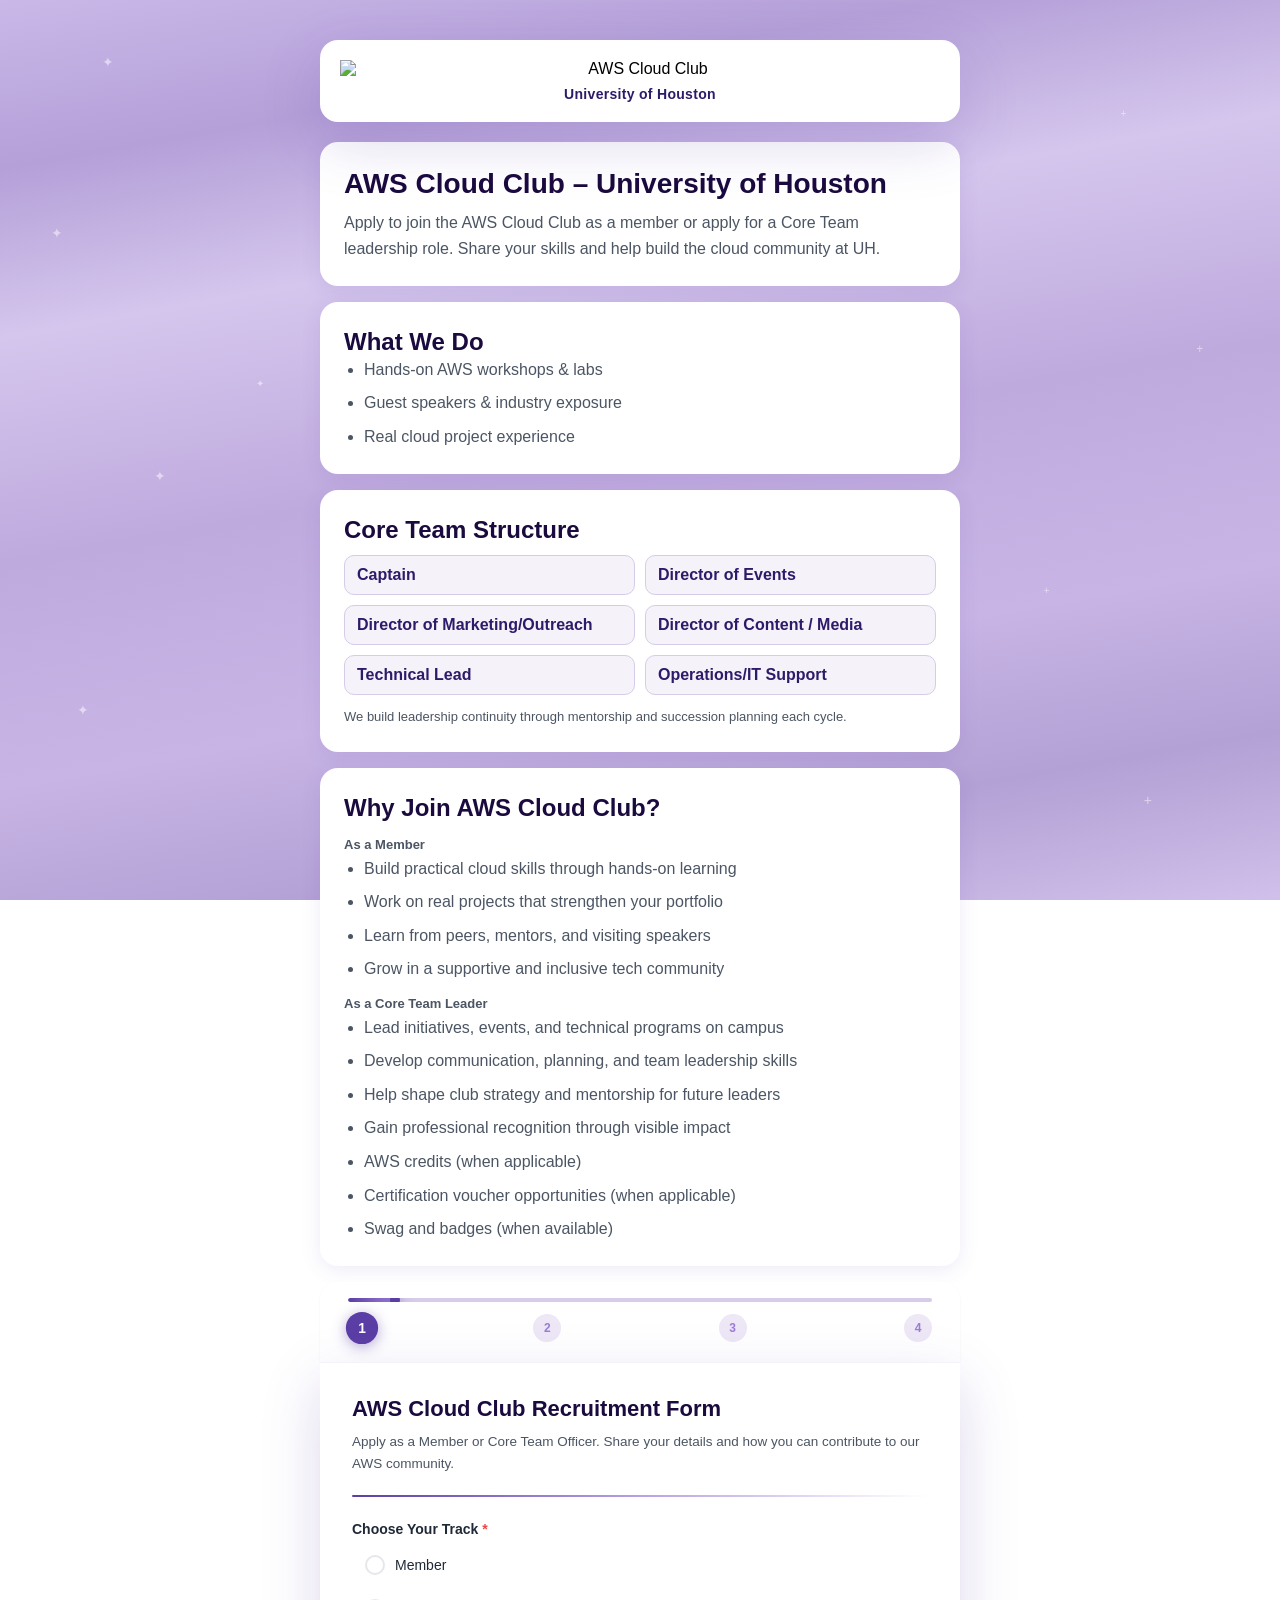
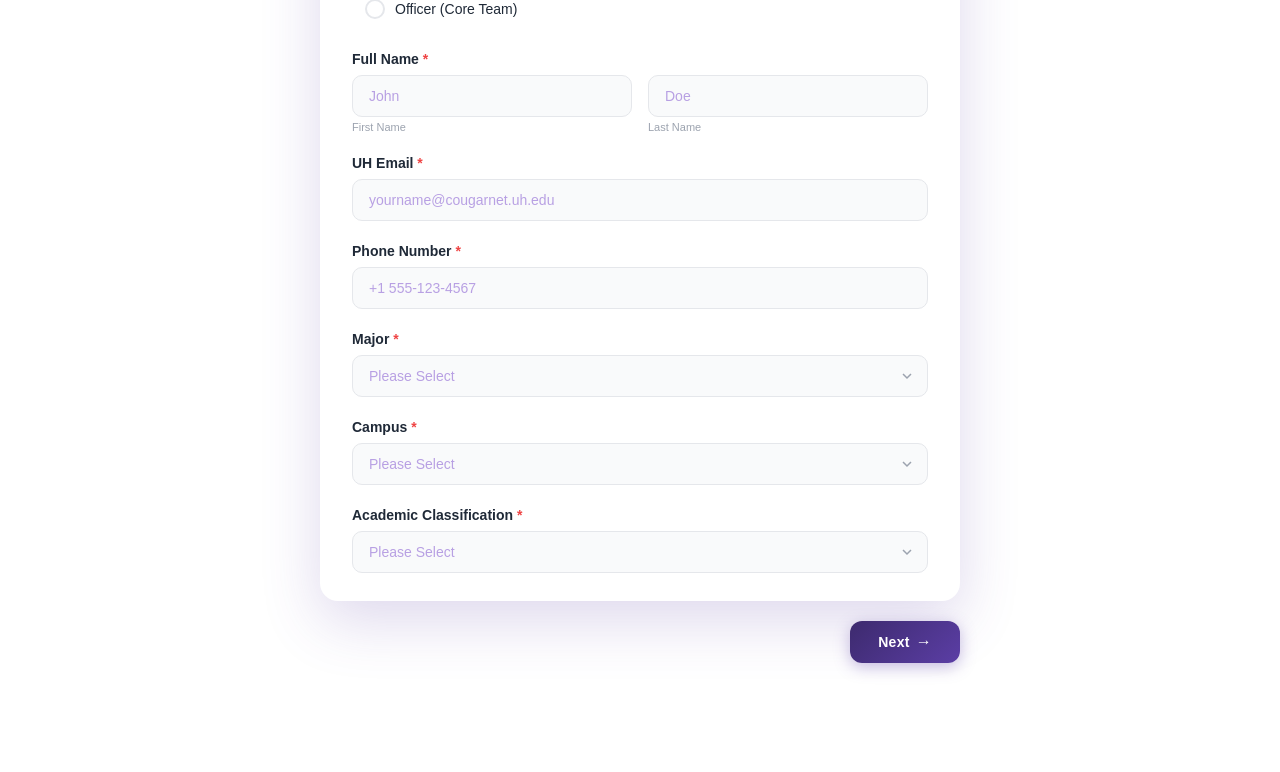
==== commit 390b0b48: "Add helper text for initiative question" ====
--- a/index.html
+++ b/index.html
@@ -408,6 +408,8 @@
               <label for="initiativeLead">Describe one initiative you would lead this semester
                 <span class="req">*</span></label>
               <textarea id="initiativeLead" rows="4" placeholder="Describe one initiative you would lead"></textarea>
+              <p class="bonus-note">Share one initiative you would own this semester: what it is, how you would run it,
+                and what success looks like.</p>
             </div>
             <div class="field ack-field">
               <label class="check-item ack-check">
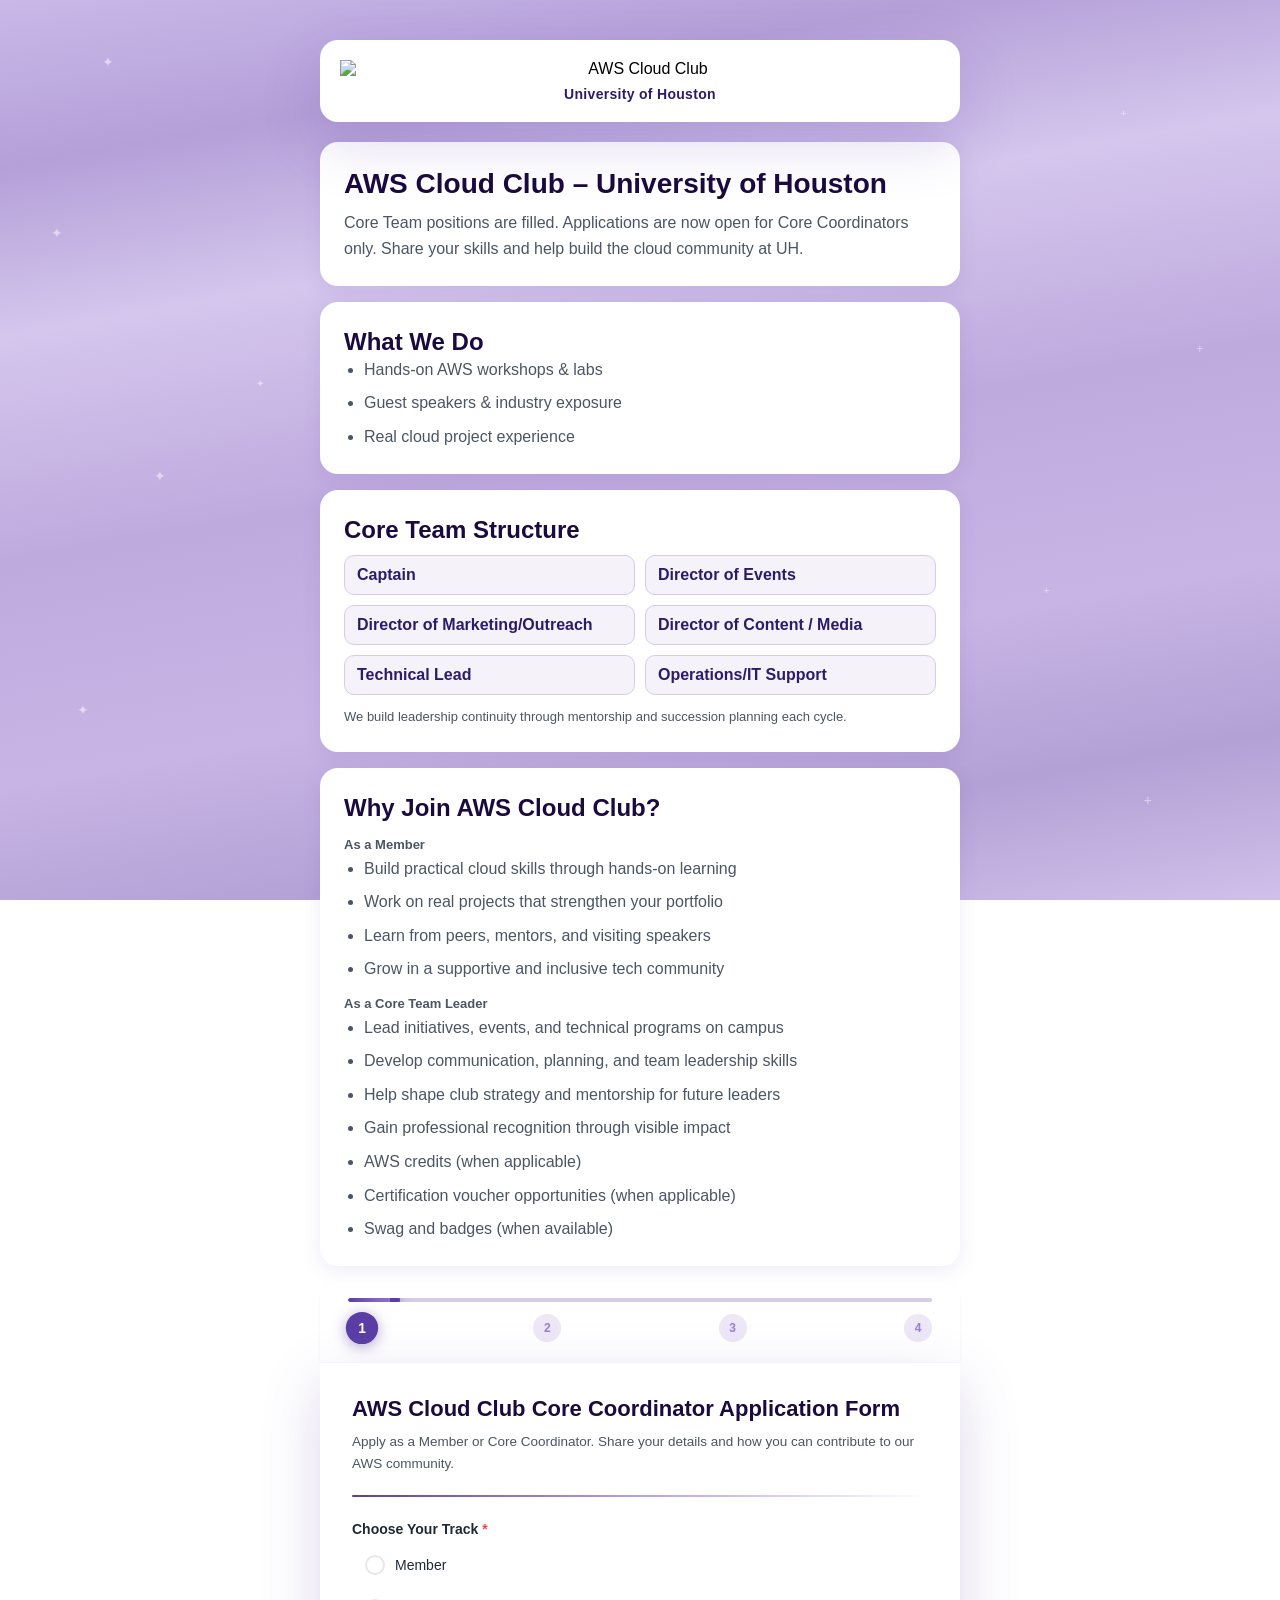
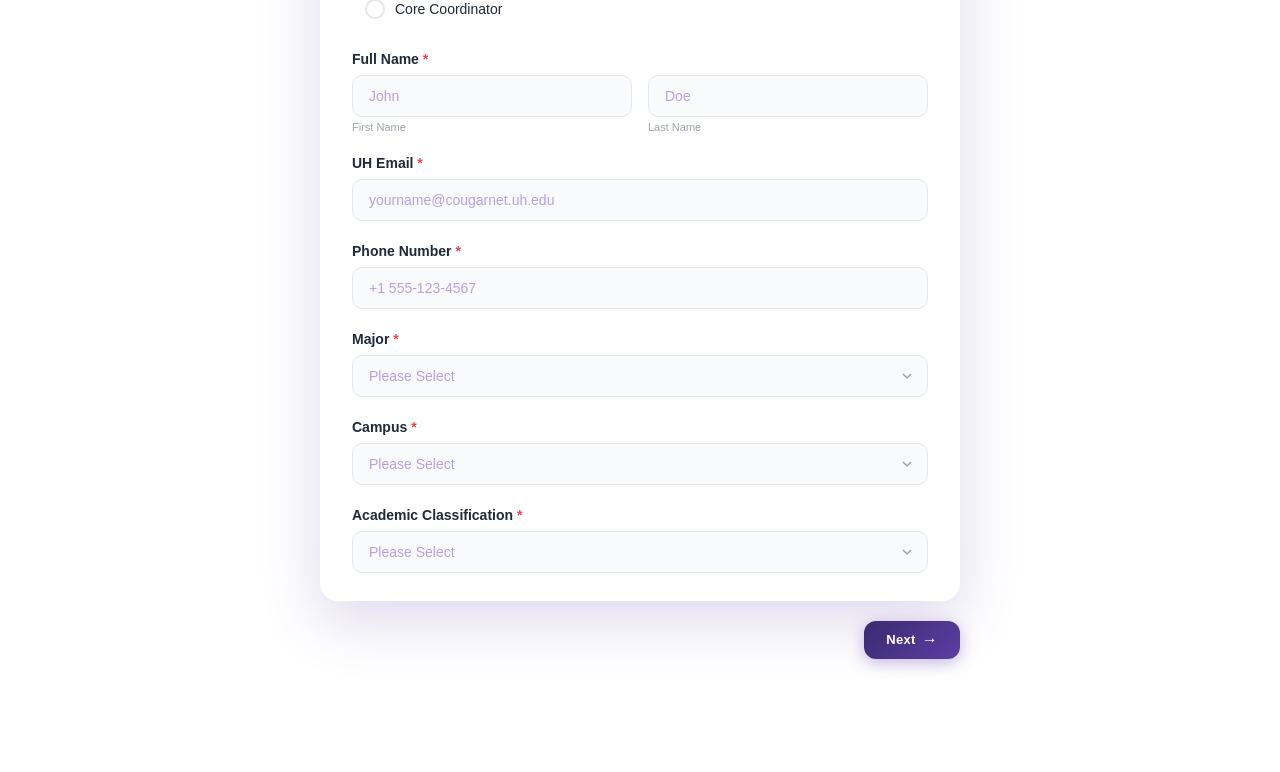
==== commit 2be00478: "Update recruitment form for Core Coordinator shadow roles" ====
--- a/index.html
+++ b/index.html
@@ -7,7 +7,7 @@
   <meta http-equiv="Content-Security-Policy"
     content="default-src 'self'; script-src 'self'; style-src 'self' https://fonts.googleapis.com; font-src https://fonts.gstatic.com; img-src 'self' data:; connect-src 'self' https://script.google.com https://script.googleusercontent.com; base-uri 'self'; form-action 'self'; object-src 'none'; frame-ancestors 'none'; upgrade-insecure-requests" />
   <meta name="referrer" content="strict-origin-when-cross-origin" />
-  <title>AWS Cloud Club - University of Houston Recruitment</title>
+  <title>AWS Cloud Club – University of Houston</title>
   <link rel="preconnect" href="https://fonts.googleapis.com" />
   <link rel="preconnect" href="https://fonts.gstatic.com" crossorigin />
   <link href="https://fonts.googleapis.com/css2?family=Inter:wght@400;500;600;700;800;900&display=swap"
@@ -111,7 +111,7 @@
     <section class="hero-section">
       <h1>AWS Cloud Club – University of Houston</h1>
       <p>
-        Apply to join the AWS Cloud Club as a member or apply for a Core Team leadership role. Share your skills and
+        Core Team positions are filled. Applications are now open for Core Coordinators only. Share your skills and
         help build the cloud community at UH.
       </p>
     </section>
@@ -178,9 +178,9 @@
     <div class="form-page active" id="page1">
       <div class="form-card fade-up">
         <div class="card-header">
-          <h2>AWS Cloud Club Recruitment Form</h2>
+          <h2>AWS Cloud Club Core Coordinator Application Form</h2>
           <p>
-            Apply as a Member or Core Team Officer. Share your details and how
+            Apply as a Member or Core Coordinator. Share your details and how
             you can contribute to our AWS community.
           </p>
         </div>
@@ -194,7 +194,7 @@
                 Member</label>
               <label class="radio-item"><input type="radio" name="track" value="Officer" /><span
                   class="radio-dot"></span>
-                Officer (Core Team)</label>
+                Core Coordinator</label>
             </div>
           </div>
           <div class="field">
@@ -379,20 +379,16 @@
               <label for="rolePreference">Role Preference <span class="req">*</span></label>
               <select id="rolePreference">
                 <option value="" disabled selected>Please Select</option>
-                <option value="Captain">Captain</option>
-                <option value="Director of Events">Director of Events</option>
-                <option value="Director of Marketing/Outreach">
-                  Director of Marketing/Outreach
-                </option>
-                <option value="Director of Content / Media">
-                  Director of Content / Media
-                </option>
-                <option value="Technical Lead">Technical Lead</option>
-                <option value="Operations/IT Support">
-                  Operations/IT Support
-                </option>
-                <option value="Other">Other</option>
+                <option value="Captain">Shadow: Captain</option>
+                <option value="Director of Events">Shadow: Director of Events</option>
+                <option value="Director of Marketing/Outreach">Shadow: Director of Marketing/Outreach</option>
+                <option value="Director of Content/Media">Shadow: Director of Content / Media</option>
+                <option value="Technical Lead">Shadow: Technical Lead</option>
+                <option value="Operations/IT Support">Shadow: Operations/IT Support</option>
               </select>
+              <p class="bonus-note">Select the core team role you would like to shadow as a Core Coordinator.</p>
+              <p class="bonus-note">Early member of the AWS Cloud Club at UH — gets access to events, hands-on AWS
+                learning, and cert exposure. Shadowing a core team member in your area of interest.</p>
             </div>
             <div class="field">
               <label for="leadershipExperience">Leadership or organizational experience
